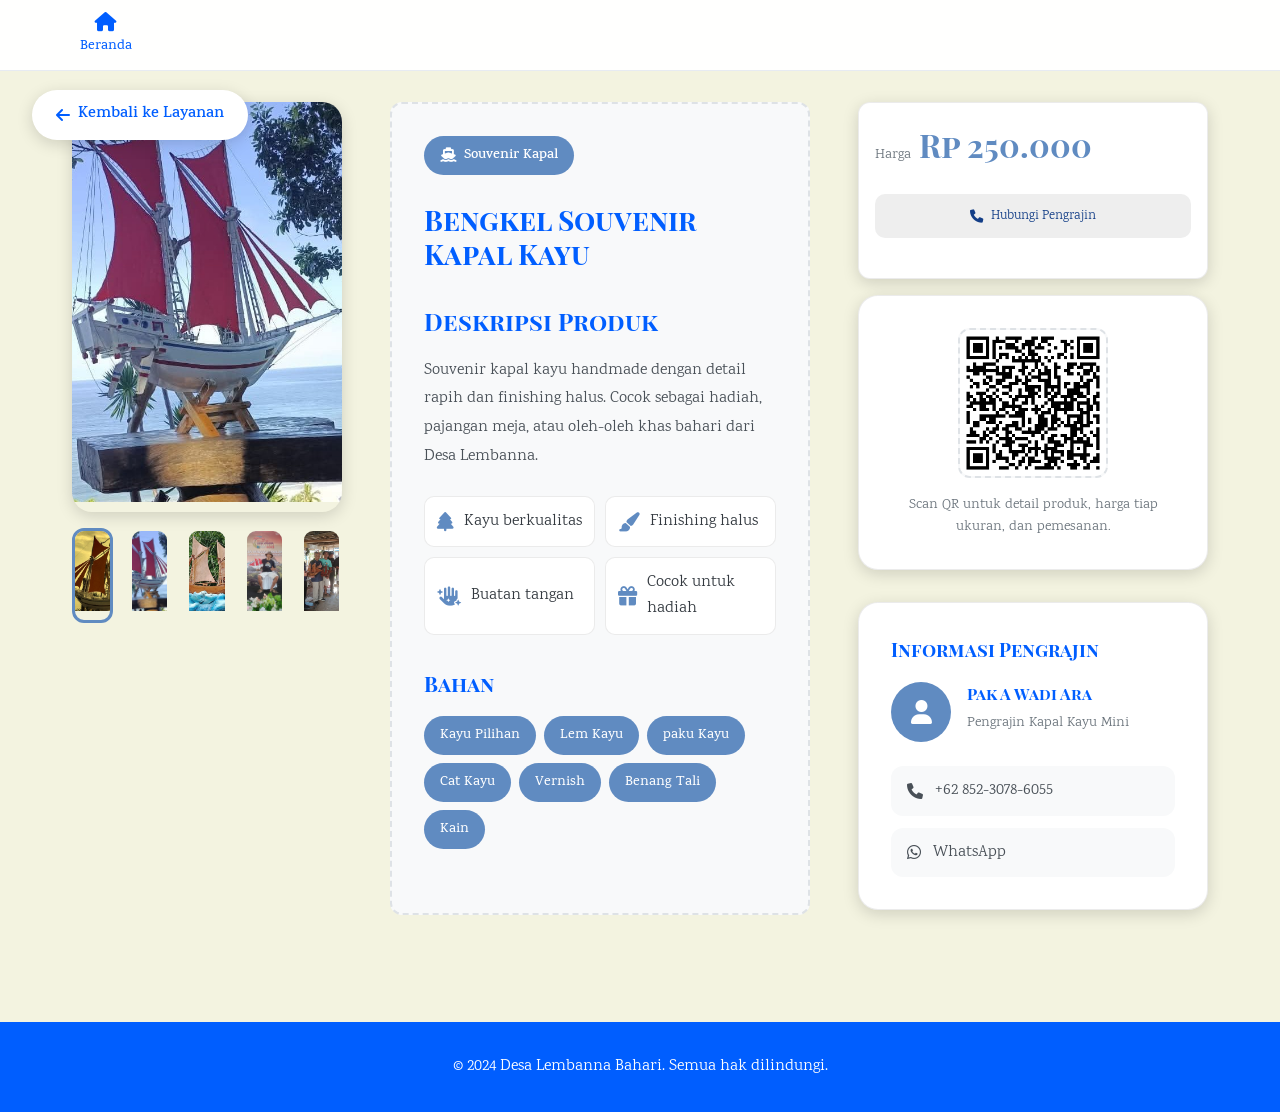
==== Bengkel_souvernier.html @ 52b63b43 "yes" ====
<!DOCTYPE html>
<html lang="id">

<head>
    <meta charset="UTF-8">
    <meta name="viewport" content="width=device-width, initial-scale=1.0">
    <title>Bengkel Souvenir Kapal - UMKM Desa Lembanna Bahari</title>
    <link rel="stylesheet" href="asset3/CSS/umkm_general.css">
    <link href="https://cdnjs.cloudflare.com/ajax/libs/font-awesome/6.0.0/css/all.min.css" rel="stylesheet">
</head>

<body data-page="bengkel_souvernier">
    <!-- Navigation Bar -->
    <nav class="navbar">
        <div class="nav-container">
            <div class="nav-menu">
                <a href="Layanan.html" class="nav-link">
                    <i class="fas fa-home"></i>
                    <span>Beranda</span>
                </a>
            </div>
            <div class="nav-toggle" id="navToggle">
                <span class="bar"></span>
                <span class="bar"></span>
                <span class="bar"></span>
            </div>
        </div>
    </nav>

    <!-- Back Button -->
    <a href="Layanan.html" class="back-btn">
        <i class="fas fa-arrow-left"></i>
        <span>Kembali ke Layanan</span>
    </a>

    <!-- Main Content -->
    <main class="main-content">
        <div class="container">
            <!-- Product Gallery -->
            <section class="product-gallery">
                <div class="gallery-main">
                    <img src="asset3/IMG/Bengkel/souvenir-2.jpeg" alt="Souvenir Kapal Kayu" id="mainImage"
                        class="main-image">
                    <div class="gallery-overlay">
                        <button class="zoom-btn" id="zoomBtn">
                            <i class="fas fa-search-plus"></i>
                        </button>
                    </div>
                </div>
                <div class="gallery-thumbs">
                    <div class="thumb-item active" data-src="asset3/IMG/Bengkel/souvenir-1.jpeg"
                        data-alt="Kapal Mini 1">
                        <!-- Original img kept as commented fallback:
                        <img src="asset3/IMG/Bengkel/souvenir-1.jpeg" alt="Kapal Mini 1">
                        -->
                    </div>
                    <div class="thumb-item" data-src="asset3/IMG/Bengkel/souvenir-2.jpeg" data-alt="Kapal Mini 2">
                        <!-- Original img kept as commented fallback:
                        <img src="asset3/IMG/Bengkel/souvenir-2.jpeg" alt="Kapal Mini 2">
                        -->
                    </div>
                    <div class="thumb-item" data-src="asset3/IMG/Bengkel/souvenir-3.jpeg" data-alt="Kapal Mini 3">
                        <!-- Original img kept as commented fallback:
                        <img src="asset3/IMG/Bengkel/souvenir-3.jpeg" alt="Kapal Mini 3">
                        -->
                    </div>
                    <div class="thumb-item" data-src="asset3/IMG/Bengkel/souvenir-5.jpeg" data-alt="Kapal Mini 5">
                        <!-- Original img kept as commented fallback:
                        <img src="asset3/IMG/Bengkel/souvenir-5.jpeg" alt="Kapal Mini 5">
                        -->
                    </div>
                    <div class="thumb-item" data-src="asset3/IMG/Bengkel/souvenir-6.jpeg" data-alt="Kapal Mini 6">
                        <!-- Original img kept as commented fallback:
                        <img src="asset3/IMG/Bengkel/souvenir-6.jpeg" alt="Kapal Mini 6">
                        -->
                    </div>

                </div>
            </section>

            <!-- Product Info -->
            <section class="product-info">
                <div class="product-header">
                    <div class="product-badge">
                        <i class="fas fa-ship"></i>
                        <span>Souvenir Kapal</span>
                    </div>
                    <h1 class="product-title">Bengkel Souvenir Kapal Kayu</h1>
                </div>

                <div class="product-description">
                    <h2>Deskripsi Produk</h2>
                    <p>Souvenir kapal kayu handmade dengan detail rapih dan finishing halus. Cocok sebagai hadiah,
                        pajangan meja, atau oleh-oleh khas bahari dari Desa Lembanna.</p>

                    <div class="product-features">
                        <div class="feature-item">
                            <i class="fas fa-tree"></i>
                            <span>Kayu berkualitas</span>
                        </div>
                        <div class="feature-item">
                            <i class="fas fa-paint-brush"></i>
                            <span>Finishing halus</span>
                        </div>
                        <div class="feature-item">
                            <i class="fas fa-hand-sparkles"></i>
                            <span>Buatan tangan</span>
                        </div>
                        <div class="feature-item">
                            <i class="fas fa-gift"></i>
                            <span>Cocok untuk hadiah</span>
                        </div>
                    </div>
                </div>

                <div class="product-ingredients">
                    <h3>Bahan</h3>
                    <div class="ingredients-list">
                        <span class="ingredient-tag">Kayu Pilihan</span>
                        <span class="ingredient-tag">Lem Kayu</span>
                        <span class="ingredient-tag">paku Kayu</span>
                        <span class="ingredient-tag">Cat Kayu</span>
                        <span class="ingredient-tag">Vernish</span>
                        <span class="ingredient-tag">Benang Tali</span>
                        <span class="ingredient-tag">Kain</span>
                    </div>
                </div>
            </section>

            <!-- Aside Panel -->
            <aside class="aside-panel">
                <div class="order-card">
                    <div class="price-section">
                        <div class="current-price">
                            <span class="price-label">Harga</span>
                            <span class="price-amount">Rp 250.000</span>
                        </div>
                    </div>

                    <div class="action-buttons">
                        <button class="btn-secondary" id="contactBtn2">
                            <i class="fas fa-phone"></i>
                            <span>Hubungi Pengrajin</span>
                        </button>
                    </div>
                </div>

                <!-- QR Code Section -->
                <div class="qr-section">
                    <div class="qr-container">
                        <img src="asset3/IMG/UMKM Andalan/BARCODE DESA WISATA ANDALAN JADESTA.png" alt="QR Code"
                            class="qr-code">
                        <p class="qr-desc">Scan QR untuk detail produk, harga tiap ukuran, dan pemesanan.</p>
                    </div>
                </div>

                <!-- Seller Info -->
                <div class="seller-info">
                    <h3>Informasi Pengrajin</h3>
                    <div class="seller-card">
                        <div class="seller-avatar">
                            <i class="fas fa-user"></i>
                        </div>
                        <div class="seller-details">
                            <h4>Pak A Wadi Ara</h4>
                            <p>Pengrajin Kapal Kayu Mini</p>
                        </div>
                    </div>
                    <div class="seller-contact">
                        <a href="tel:+6285230786055" class="contact-link">
                            <i class="fas fa-phone"></i>
                            <span>+62 852-3078-6055</span>
                        </a>
                        <a href="https://wa.me/6285230786055?text=Halo,%20saya%20tertarik%20dengan%20produk%20kapalpinisi"
                            class="contact-link whatsapp" target="_blank">
                            <i class="fab fa-whatsapp"></i>
                            <span>WhatsApp</span>
                        </a>
                    </div>
                </div>
            </aside>
        </div>
    </main>

    <!-- Lightbox Modal -->
    <div class="lightbox" id="lightbox">
        <div class="lightbox-content">
            <button class="lightbox-close" id="lightboxClose">
                <i class="fas fa-times"></i>
            </button>
            <img src="" alt="" id="lightboxImage">
            <button class="lightbox-nav lightbox-prev" id="lightboxPrev">
                <i class="fas fa-chevron-left"></i>
            </button>
            <button class="lightbox-nav lightbox-next" id="lightboxNext">
                <i class="fas fa-chevron-right"></i>
            </button>
        </div>
    </div>

    <!-- Footer -->
    <footer class="footer">
        <div class="footer-content">
            <p>&copy; 2024 Desa Lembanna Bahari. Semua hak dilindungi.</p>
        </div>
    </footer>

    <script src="asset3/JS/umkm_general.js"></script>
    <script src="asset3/JS/image-controller.js"></script>
</body>

</html>
---- asset3/CSS/umkm_general.css ----
@import url("https://fonts.googleapis.com/css2?family=Karma:wght@300;400;500;600;700&family=Playfair+Display+SC:ital,wght@0,400;0,700;0,900;1,400;1,700;1,900&display=swap");

* {
  margin: 0;
  padding: 0;
  box-sizing: border-box;
}

:root {
  --primary-color: #005eff;
  --secondary-color: #608bc1;
  --accent-color: #608bc1;
  --light-color: #f3f3e0;
  --white-color: #ffffff;
  --gray-100: #f8f9fa;
  --gray-200: #e9ecef;
  --gray-300: #dee2e6;
  --gray-400: #ced4da;
  --gray-500: #adb5bd;
  --gray-600: #6c757d;
  --gray-700: #495057;
  --gray-800: #343a40;
  --gray-900: #212529;
  --shadow-light: 0 2px 8px rgba(0, 0, 0, 0.1);
  --shadow-medium: 0 4px 16px rgba(0, 0, 0, 0.15);
  --shadow-heavy: 0 8px 32px rgba(0, 0, 0, 0.2);
  --border-radius: 12px;
  --border-radius-lg: 20px;
}

body {
  font-family: "Karma", serif;
  line-height: 1.6;
  color: var(--gray-800);
  background: var(--light-color);
}

/* Base typography for general text */
body,
p,
li,
a,
span,
small,
label,
input,
textarea,
button,
figcaption {
  font-family: "Karma", serif;
}

/* Preserve display fonts for primary elements */
h1,
h2,
h3,
h4,
h5,
h6,
.nav-logo a,
.nav-link,
.back-btn,
.product-title,
.product-badge,
.price-amount,
.footer {
  font-family: "Playfair Display SC", serif;
}

/* Navigation Bar */
.navbar {
  position: fixed;
  top: 0;
  left: 0;
  right: 0;
  background: rgba(255, 255, 255, 0.95);
  backdrop-filter: blur(10px);
  border-bottom: 1px solid rgba(19, 62, 135, 0.1);
  z-index: 1000;
  transition: all 0.3s ease;
}

.nav-container {
  max-width: 1200px;
  margin: 0 auto;
  padding: 0 2rem;
  display: flex;
  align-items: center;
  justify-content: space-between;
  height: 70px;
}

.nav-logo a {
  display: flex;
  align-items: center;
  gap: 0.5rem;
  text-decoration: none;
  color: var(--primary-color);
  font-weight: 700;
  font-size: 1.2rem;
}

.nav-logo i {
  font-size: 1.5rem;
  color: var(--accent-color);
}

.nav-menu {
  display: flex;
  align-items: center;
  gap: 2rem;
}

.nav-link {
  display: flex;
  flex-direction: column;
  align-items: center;
  gap: 0.25rem;
  text-decoration: none;
  color: var(--primary-color);
  font-size: 0.9rem;
  font-weight: 500;
  transition: all 0.3s ease;
  padding: 0.5rem;
  border-radius: 8px;
}

.nav-link i {
  font-size: 1.2rem;
}

.nav-link:hover,
.nav-link.active {
  color: var(--accent-color);
  background: rgba(34, 163, 42, 0.1);
  transform: translateY(-2px);
}

.nav-toggle {
  display: none;
  flex-direction: column;
  cursor: pointer;
  gap: 4px;
}

.nav-toggle .bar {
  width: 25px;
  height: 3px;
  background: var(--primary-color);
  transition: all 0.3s ease;
}

/* Back Button */
.back-btn {
  position: fixed;
  top: 90px;
  left: 2rem;
  display: flex;
  align-items: center;
  gap: 0.5rem;
  padding: 0.75rem 1.5rem;
  background: var(--white-color);
  color: var(--primary-color);
  text-decoration: none;
  border-radius: 25px;
  box-shadow: var(--shadow-medium);
  transition: all 0.3s ease;
  z-index: 100;
  font-weight: 600;
}

.back-btn:hover {
  transform: translateX(-5px);
  box-shadow: var(--shadow-heavy);
  background: var(--primary-color);
  color: var(--white-color);
}

/* Main Content */
.main-content {
  margin-top: 70px;
  padding: 2rem 0;
}

.container {
  max-width: 1200px;
  margin: 0 auto;
  padding: 0 2rem;
  display: grid;
  grid-template-columns: 1fr 1fr 350px;
  gap: 3rem;
  align-items: start;
}

/* Product Gallery */
.product-gallery {
  grid-column: 1 / 2;
}

.gallery-main {
  position: relative;
  border-radius: var(--border-radius-lg);
  overflow: hidden;
  box-shadow: var(--shadow-medium);
  margin-bottom: 1rem;
}

.main-image {
  width: 100%;
  height: 400px;
  object-fit: cover;
  transition: transform 0.3s ease;
}

.gallery-overlay {
  position: absolute;
  top: 0;
  left: 0;
  right: 0;
  bottom: 0;
  background: rgba(0, 0, 0, 0.3);
  display: flex;
  align-items: center;
  justify-content: center;
  opacity: 0;
  transition: opacity 0.3s ease;
}

.gallery-main:hover .gallery-overlay {
  opacity: 1;
}

.zoom-btn {
  background: var(--white-color);
  color: var(--primary-color);
  border: none;
  border-radius: 50%;
  width: 50px;
  height: 50px;
  display: flex;
  align-items: center;
  justify-content: center;
  cursor: pointer;
  transition: all 0.3s ease;
  font-size: 1.2rem;
}

.zoom-btn:hover {
  transform: scale(1);
  background: var(--accent-color);
  color: var(--white-color);
}

.gallery-thumbs {
  display: flex;
  gap: 1rem;
}

.thumb-item {
  flex: 1;
  border-radius: var(--border-radius);
  overflow: hidden;
  cursor: pointer;
  transition: all 0.3s ease;
  border: 3px solid transparent;
}

.thumb-item.active {
  border-color: var(--accent-color);
}

.thumb-item:hover {
  transform: translateY(-2px);
  box-shadow: var(--shadow-medium);
}

.thumb-item img {
  width: 100%;
  height: 80px;
  object-fit: cover;
}

/* Product Info */
.product-info {
  width: 420px;
  height: auto;
  background: var(--gray-100);
  border-radius: var(--border-radius);
  border: 2px dashed var(--gray-300);
  grid-column: 2 / 3;
  padding: 2rem;
}

.product-header {
  margin-bottom: 2rem;
}

.product-badge {
  display: inline-flex;
  align-items: center;
  gap: 0.5rem;
  background: var(--accent-color);
  color: var(--white-color);
  padding: 0.5rem 1rem;
  border-radius: 20px;
  font-size: 0.9rem;
  font-weight: 600;
  margin-bottom: 1rem;
}

.product-title {
  font-size: 2.5rem;
  color: var(--primary-color);
  margin-bottom: 1rem;
  line-height: 1.2;
}

.product-title {
  font-size: 28px;
  margin: 12px 0;
}

.product-rating {
  display: flex;
  align-items: center;
  gap: 1rem;
}

.product-description {
  margin-bottom: 2rem;
}

.product-description h2 {
  font-size: 1.5rem;
  color: var(--primary-color);
  margin-bottom: 1rem;
}

.product-description p {
  color: var(--gray-700);
  line-height: 1.8;
  margin-bottom: 1.5rem;
}

.product-features {
  display: grid;
  grid-template-columns: repeat(2, 1fr);
  gap: 1rem;
}

.product-features {
  display: grid;
  grid-template-columns: repeat(2, 1fr);
  gap: 10px;
}

.feature-item {
  display: flex;
  align-items: center;
  gap: 0.75rem;
  padding: 1rem;
  background: var(--gray-100);
  border-radius: var(--border-radius);
  transition: all 0.3s ease;
}

.feature-item {
  background: #fff;
  border: 1px solid rgba(0, 0, 0, 0.08);
  border-radius: 10px;
  padding: 12px;
  display: flex;
  align-items: center;
  gap: 10px;
}

.feature-item:hover {
  background: var(--accent-color);
  color: var(--white-color);
  transform: translateY(-2px);
}

.feature-item i {
  color: var(--accent-color);
  font-size: 1.2rem;
}

.feature-item:hover i {
  color: var(--white-color);
}

.product-ingredients {
  margin-bottom: 2rem;
}

.product-ingredients h3 {
  font-size: 1.3rem;
  color: var(--primary-color);
  margin-bottom: 1rem;
}

.ingredients-list {
  display: flex;
  flex-wrap: wrap;
  gap: 8px;
}

.ingredients-list {
  display: flex;
  flex-wrap: wrap;
  gap: 0.5rem;
}

.ingredient-tag {
  background: #608bc1;
  color: #fff;
  border-radius: 16px;
  padding: 6px 10px;
  font-size: 12px;
}

.ingredient-tag {
  background: var(--secondary-color);
  color: var(--white-color);
  padding: 0.5rem 1rem;
  border-radius: 20px;
  font-size: 0.9rem;
  font-weight: 500;
}

/* Aside Panel */
.aside-panel {
  grid-column: 3 / 4;
  position: sticky;
  top: 100px;
}

.aside-panel {
  position: sticky;
  top: 100px;
}

.order-card {
  background: var(--white-color);
  border-radius: var(--border-radius-lg);
  padding: 2rem;
  box-shadow: var(--shadow-medium);
  margin-bottom: 2rem;
}

.order-card,
.qr-section,
.seller-info {
  background: #fff;
  border: 1px solid rgba(0, 0, 0, 0.08);
  border-radius: 12px;
  padding: 16px;
  margin-bottom: 16px;
}

.price-section {
  margin-bottom: 1.5rem;
}

.current-price {
  display: flex;
  gap: 8px;
  align-items: baseline;
}

.current-price {
  display: flex;
  align-items: baseline;
  gap: 0.5rem;
  margin-bottom: 0.5rem;
}

.price-label {
  color: var(--gray-600);
  font-size: 0.9rem;
}

.price-amount {
  color: var(--accent-color, #22a32a);
  font-weight: 700;
  font-size: 22px;
}

.price-amount {
  font-size: 2rem;
  font-weight: 700;
  color: var(--accent-color);
}

.original-price {
  display: flex;
  align-items: center;
  gap: 0.5rem;
}

.price-crossed {
  color: var(--gray-500);
  text-decoration: line-through;
  font-size: 1rem;
}

.discount-badge {
  background: #ff4757;
  color: var(--white-color);
  padding: 0.25rem 0.5rem;
  border-radius: 12px;
  font-size: 0.8rem;
  font-weight: 600;
}

.quantity-section {
  margin-bottom: 1.5rem;
}

.quantity-section label {
  display: block;
  margin-bottom: 0.5rem;
  color: var(--gray-700);
  font-weight: 500;
}

.quantity-controls {
  display: flex;
  gap: 8px;
  align-items: center;
}

.quantity-controls {
  display: flex;
  align-items: center;
  gap: 0.5rem;
}

.qty-btn {
  width: 36px;
  height: 36px;
  border-radius: 50%;
  border: 1px solid rgba(0, 0, 0, 0.15);
  background: #fff;
}

.qty-btn {
  background: var(--gray-200);
  border: none;
  border-radius: 50%;
  width: 40px;
  height: 40px;
  display: flex;
  align-items: center;
  justify-content: center;
  cursor: pointer;
  transition: all 0.3s ease;
  color: var(--gray-700);
}

.qty-btn:hover {
  background: var(--accent-color);
  color: var(--white-color);
}

#quantity {
  width: 56px;
  text-align: center;
  padding: 6px;
  border: 1px solid rgba(0, 0, 0, 0.2);
  border-radius: 8px;
}

#quantity {
  width: 60px;
  text-align: center;
  border: 2px solid var(--gray-200);
  border-radius: var(--border-radius);
  padding: 0.5rem;
  font-size: 1rem;
  font-weight: 600;
}

.action-buttons {
  display: flex;
  flex-direction: column;
  gap: 1rem;
  margin-bottom: 1.5rem;
}

.btn-primary,
.btn-secondary {
  display: flex;
  align-items: center;
  justify-content: center;
  gap: 8px;
  padding: 12px;
  border: none;
  border-radius: 10px;
  text-decoration: none;
}

.btn-primary {
  background: var(--accent-color);
  color: var(--white-color);
}

.btn-primary {
  background: var(--accent-color, #22a32a);
  color: #fff;
}

.btn-primary:hover {
  background: #1a8a22;
  transform: translateY(-2px);
  box-shadow: var(--shadow-medium);
}

.btn-secondary {
  background: var(--gray-200);
  color: var(--gray-700);
}

.btn-secondary {
  background: #eee;
  color: #133e87;
}

.btn-secondary:hover {
  background: var(--gray-300);
  transform: translateY(-2px);
}

/* QR Code Section */
.qr-section {
  background: var(--white-color);
  border-radius: var(--border-radius-lg);
  padding: 2rem;
  box-shadow: var(--shadow-medium);
  margin-bottom: 2rem;
  text-align: center;
}

.qr-section h3 {
  color: var(--primary-color);
  margin-bottom: 1rem;
}

.qr-container {
  display: flex;
  flex-direction: column;
  align-items: center;
  gap: 1rem;
}

.qr-code {
  width: 140px;
  height: 140px;
  margin: 0 auto;
  background: #f6f6f6;
  border: 2px dashed #ddd;
  border-radius: 10px;
}

.qr-code {
  width: 150px;
  height: 150px;
  background: var(--gray-100);
  border-radius: var(--border-radius);
  display: flex;
  align-items: center;
  justify-content: center;
  border: 2px dashed var(--gray-300);
}

.qr-code::before {
  content: "QR Code";
  color: var(--gray-500);
  font-size: 0.9rem;
}

.qr-desc {
  color: var(--gray-600);
  font-size: 0.9rem;
  line-height: 1.5;
}

/* Seller Info */
.seller-info {
  background: var(--white-color);
  border-radius: var(--border-radius-lg);
  padding: 2rem;
  box-shadow: var(--shadow-medium);
}

.seller-info h3 {
  color: var(--primary-color);
  margin-bottom: 1rem;
}

.seller-card {
  display: flex;
  align-items: center;
  gap: 1rem;
  margin-bottom: 1.5rem;
}

.seller-avatar {
  width: 60px;
  height: 60px;
  background: var(--accent-color);
  border-radius: 50%;
  display: flex;
  align-items: center;
  justify-content: center;
  color: var(--white-color);
  font-size: 1.5rem;
}

.seller-details h4 {
  color: var(--primary-color);
  margin-bottom: 0.25rem;
}

.seller-details p {
  color: var(--gray-600);
  font-size: 0.9rem;
  margin-bottom: 0.5rem;
}

.seller-rating {
  display: flex;
  align-items: center;
  gap: 0.25rem;
  font-size: 0.9rem;
}

.seller-rating i {
  color: #ffa500;
}

.seller-contact {
  display: flex;
  flex-direction: column;
  gap: 0.75rem;
}

.contact-link {
  display: flex;
  align-items: center;
  gap: 0.75rem;
  padding: 0.75rem 1rem;
  background: var(--gray-100);
  border-radius: var(--border-radius);
  text-decoration: none;
  color: var(--gray-700);
  transition: all 0.3s ease;
}

.contact-link:hover {
  background: var(--accent-color);
  color: var(--white-color);
  transform: translateX(5px);
}

.contact-link.whatsapp:hover {
  background: #25d366;
}

/* Lightbox */
.lightbox {
  position: fixed;
  top: 0;
  left: 0;
  right: 0;
  bottom: 0;
  background: rgba(0, 0, 0, 0.9);
  display: none;
  align-items: center;
  justify-content: center;
  z-index: 2000;
}

.lightbox.active {
  display: flex;
}

.lightbox-content {
  position: relative;
  max-width: 90vw;
  max-height: 90vh;
  display: flex;
  align-items: center;
  justify-content: center;
}

.lightbox-content img {
  max-width: 100%;
  max-height: 100%;
  object-fit: contain;
  border-radius: var(--border-radius);
  cursor: zoom-in;
  transition: transform 0.3s ease;
  transform-origin: center center;
}

.lightbox-content img.zoomed {
  cursor: zoom-out;
  transform: scale(2);
}

.lightbox-close,
.lightbox-nav {
  position: absolute;
  background: rgba(0, 0, 0, 0.2);
  color: var(--white-color);
  border: none;
  border-radius: 50%;
  width: 50px;
  height: 50px;
  display: flex;
  align-items: center;
  justify-content: center;
  cursor: pointer;
  transition: all 0.3s ease;
  font-size: 1.2rem;
  z-index: 10;
}

.lightbox-close {
  bottom: 20px;
  left: 50%;
  transform: translateX(-50%);
}

.lightbox-prev {
  left: 20px;
  top: 50%;
  transform: translateY(-50%);
}

.lightbox-next {
  right: 20px;
  top: 50%;
  transform: translateY(-50%);
}

.lightbox-close:hover,
.lightbox-nav:hover {
  background: rgba(255, 255, 255, 0.3);
  transform: scale(1.1) translateX(-50%);
}

.lightbox-close:hover {
  transform: scale(1.1) translateX(-50%);
}

.lightbox-prev:hover {
  transform: scale(1.1) translateY(-50%);
}

.lightbox-next:hover {
  transform: scale(1.1) translateY(-50%);
}

/* Footer */
.footer {
  background: var(--primary-color);
  color: var(--white-color);
  text-align: center;
  padding: 2rem;
  margin-top: 4rem;
}

/* Slideshow Navigation */
.slideshow-nav {
  display: flex;
  gap: 8px;
  justify-content: center;
  margin: 12px 0;
}
.slideshow-arrow {
  background: #fff;
  border: 1px solid #ccc;
  border-radius: 50%;
  width: 36px;
  height: 36px;
  display: flex;
  align-items: center;
  justify-content: center;
  font-size: 1.2rem;
  color: #133e87;
  cursor: pointer;
  box-shadow: 0 2px 8px rgba(0, 0, 0, 0.08);
  transition: background 0.2s, color 0.2s;
}
.slideshow-arrow:hover {
  background: var(--accent-color, #22a32a);
  color: #fff;
}

/* Total Section */
.total-section {
  display: flex;
  justify-content: space-between;
  margin: 12px 0;
  padding: 10px 0;
  border-top: 1px solid rgba(0, 0, 0, 0.08);
  border-bottom: 1px solid rgba(0, 0, 0, 0.08);
}
@media (max-width: 1024px) {
  /* 🔹 Navigation responsive rules you already have */
  .search-container {
    display: none;
  }

  .nav-menu {
    position: fixed;
    top: 76px;
    right: 12px;
    height: calc(100vh - 92px);
    width: min(360px, 82vw);
    background: linear-gradient(
      180deg,
      rgba(19, 62, 135, 0.98),
      rgba(96, 139, 193, 0.96)
    );
    display: flex;
    flex-direction: column;
    gap: 8px;
    padding: 18px;
    transform: translateX(110%);
    transition: transform 320ms cubic-bezier(0.2, 0.9, 0.25, 1);
    border-radius: 12px;
    box-shadow: 0 18px 48px rgba(6, 23, 67, 0.28);
    z-index: 1150;
    align-items: stretch;
  }
  .nav-menu.active {
    transform: translateX(0);
  }

  .nav-toggle {
    display: flex;
  }
  .nav-toggle.active .bar:nth-child(1) {
    transform: rotate(45deg) translate(5px, 5px);
    background: rgba(11, 42, 102, 0.95);
  }
  .nav-toggle.active .bar:nth-child(2) {
    opacity: 0;
  }
  .nav-toggle.active .bar:nth-child(3) {
    transform: rotate(-45deg) translate(5px, -5px);
    background: rgba(11, 42, 102, 0.95);
  }

  .nav-link {
    width: 100%;
    text-align: left;
    padding: 14px 16px;
    border-radius: 10px;
    font-size: 1.02rem;
  }

  /* 🔹 Product Page Responsive (same clean format) */
  .product-page {
    display: flex;
    flex-direction: column;
    align-items: center;
    width: 100%;
  }

  .product-gallery {
    order: 1;
    width: 100%;
    margin: 0 0 1rem 0;
  }

  .product-gallery .gallery-main {
    width: 100%;
  }

  .product-gallery .gallery-main .main-image {
    display: block;
    width: 100%;
    height: auto;
    max-height: 380px;
    object-fit: cover;
    border-radius: 0;
    box-shadow: none;
  }

  .product-info {
    order: 2;
    width: 100%;
    text-align: center;
    margin-top: 1rem;
  }

  .product-title {
    text-align: center;
    margin: 1rem 0;
  }

  .gallery-thumbs {
    display: flex;
    justify-content: center;
    margin-top: 0.8rem;
    flex-wrap: wrap;
    gap: 0.5rem;
  }
}

/* Responsive fixes and cleanup */
/* Base refinements placed at the end to win the cascade safely */
.product-title {
  overflow-wrap: anywhere;
  word-break: break-word;
}

/* Improve tap experience on links */
.nav-link {
  -webkit-tap-highlight-color: transparent;
}

/* Ensure container padding scales down on medium screens */
@media (max-width: 1200px) {
  .nav-container,
  .container {
    padding: 0 1rem;
  }
  .container {
    gap: 2rem;
  }
}

/* Tablet and small laptop optimizations */
@media (max-width: 1024px) {
  /* Expand mobile drawer a bit for better tap targets */
  .nav-menu {
    width: min(420px, 90vw);
  }
  .nav-menu.active .nav-link {
    color: #fff;
  }

  /* Collapse product grid */
  .container {
    grid-template-columns: 1fr;
    gap: 1.25rem;
  }
  .product-gallery,
  .product-info,
  .aside-panel {
    grid-column: 1 / -1;
  }
  .aside-panel {
    position: static;
    top: auto;
  }

  /* Make features single column for readability */
  .product-features {
    grid-template-columns: 1fr;
  }

  .product-title {
    font-size: 2rem;
    line-height: 1.25;
  }
}

/* Phone optimizations */
@media (max-width: 768px) {
  .nav-container {
    height: 64px;
    padding: 0 1rem;
  }
  .main-content {
    margin-top: 64px;
  }
  .back-btn {
    margin-left: 10%;
    margin-top: -7%;
  }

  .main-image {
    height: auto;
    max-height: 320px;
  }
  .thumb-item img {
    height: 64px;
  }

  .qr-code {
    width: 120px;
    height: 120px;
  }
  .action-buttons {
    gap: 0.75rem;
  }
  #quantity {
    width: 56px;
  }
}

/* Small phones */
@media (max-width: 576px) {
  .container {
    padding: 0 0.75rem;
  }

  /* Make the mobile drawer full width for tiny screens */
  .nav-menu {
    right: 0;
    left: 0;
    width: 100vw;
    top: 64px;
    border-radius: 0;
  }
  .nav-link {
    font-size: 1rem;
  }

  .price-amount {
    font-size: 1.5rem;
  }
  .btn-primary,
  .btn-secondary {
    padding: 10px;
  }
  .feature-item {
    padding: 0.75rem;
  }
  .seller-card {
    align-items: flex-start;
  }
}

/* Desktop ultra-wide: 1920px - 2560px */
@media (min-width: 1920px) and (max-width: 2560px) {
  .container {
    max-width: 2000px;
    grid-template-columns: 1fr 560px 460px;
    gap: 3.5rem;
    padding: 0 3rem;
  }

  .gallery-main {
    max-width: 1400px;
    margin: 0 auto 1.5rem;
  }

  .main-image {
    height: 760px;
    object-fit: cover;
  }

  .thumb-item img {
    height: 140px;
  }

  .product-info {
    width: 560px;
  }

  .aside-panel {
    top: 120px;
  }
}
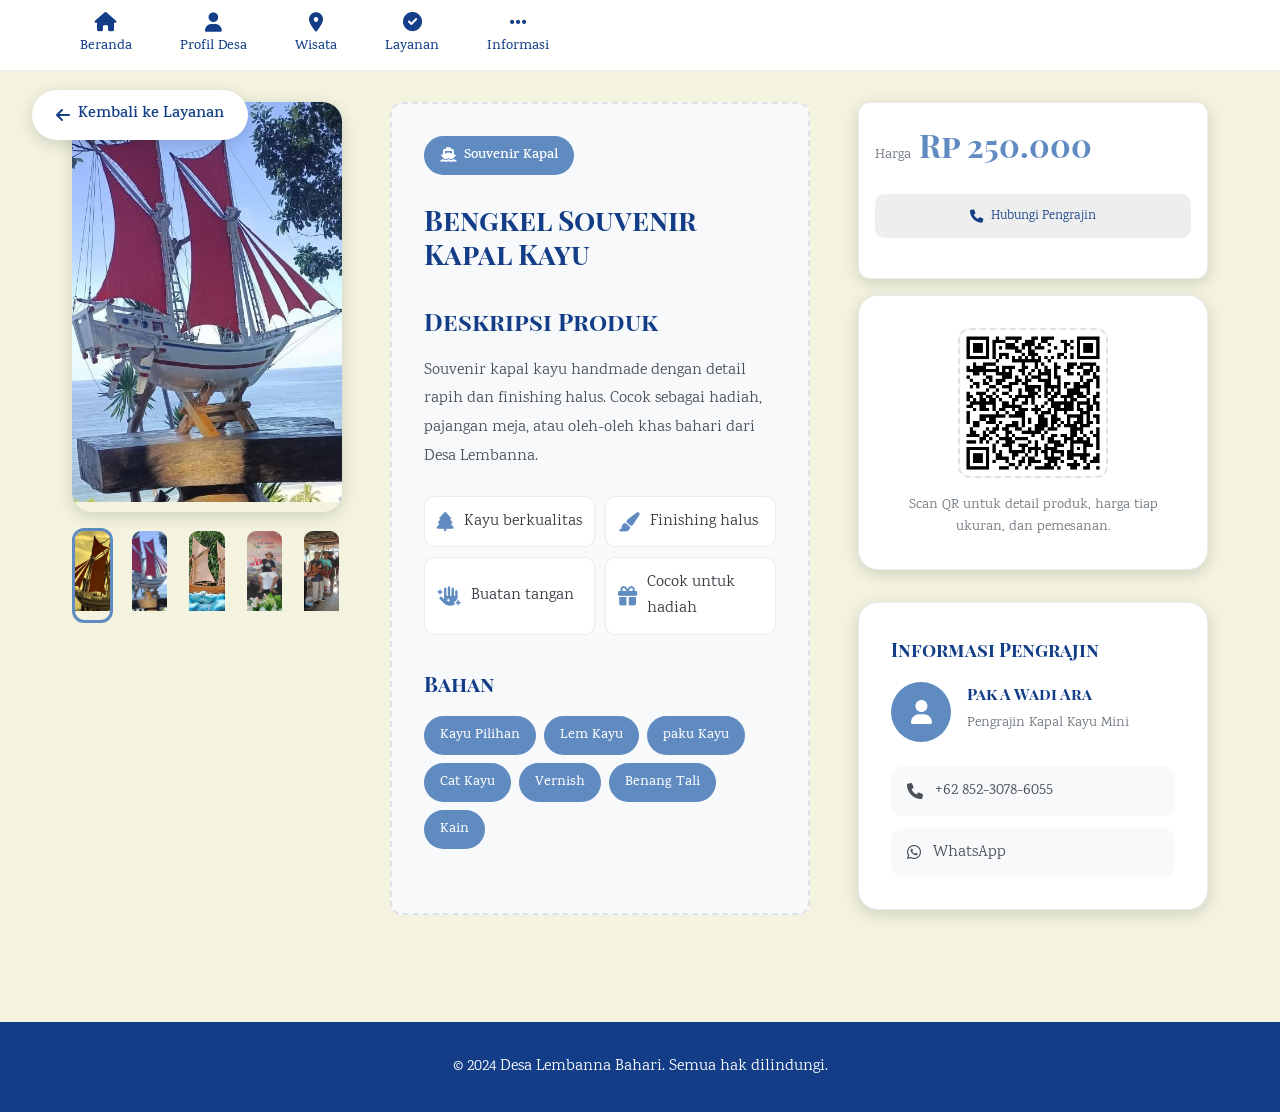
==== commit 5c566f1c: "terakhir kah" ====
--- a/Bengkel_souvernier.html
+++ b/Bengkel_souvernier.html
@@ -14,9 +14,25 @@
     <nav class="navbar">
         <div class="nav-container">
             <div class="nav-menu">
-                <a href="Layanan.html" class="nav-link">
+                <a href="index.html" class="nav-link">
                     <i class="fas fa-home"></i>
                     <span>Beranda</span>
+                </a>
+                <a href="profil.html" class="nav-link">
+                    <i class="fas fa-user"></i>
+                    <span>Profil Desa</span>
+                </a>
+                <a href="wisata.html" class="nav-link">
+                    <i class="fas fa-map-marker-alt"></i>
+                    <span>Wisata</span>
+                </a>
+                <a href="Layanan.html" class="nav-link">
+                    <i class="fas fa-check-circle"></i>
+                    <span>Layanan</span>
+                </a>
+                <a href="informasi.html" class="nav-link">
+                    <i class="fas fa-ellipsis-h"></i>
+                    <span>Informasi</span>
                 </a>
             </div>
             <div class="nav-toggle" id="navToggle">
--- a/asset3/CSS/umkm_general.css
+++ b/asset3/CSS/umkm_general.css
@@ -7,7 +7,7 @@
 }
 
 :root {
-  --primary-color: #005eff;
+  --primary-color: #133e87;
   --secondary-color: #608bc1;
   --accent-color: #608bc1;
   --light-color: #f3f3e0;
